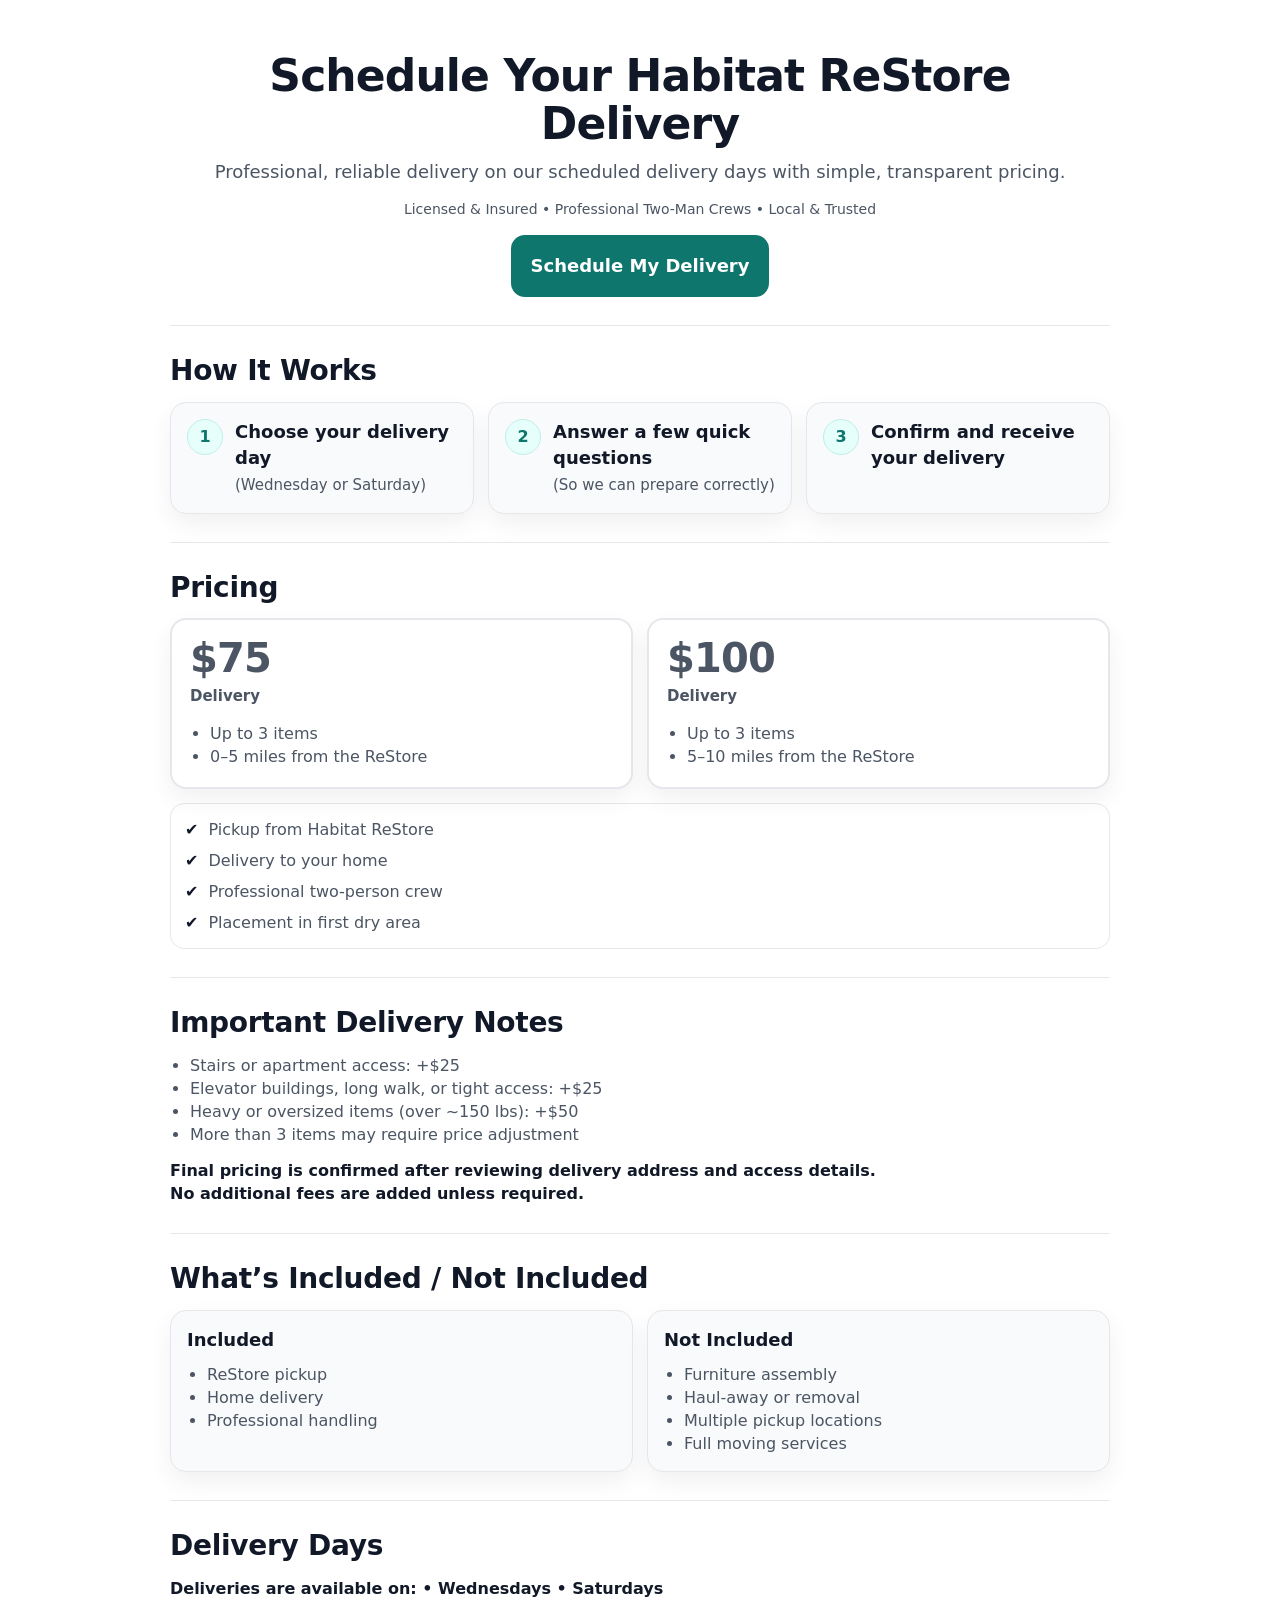
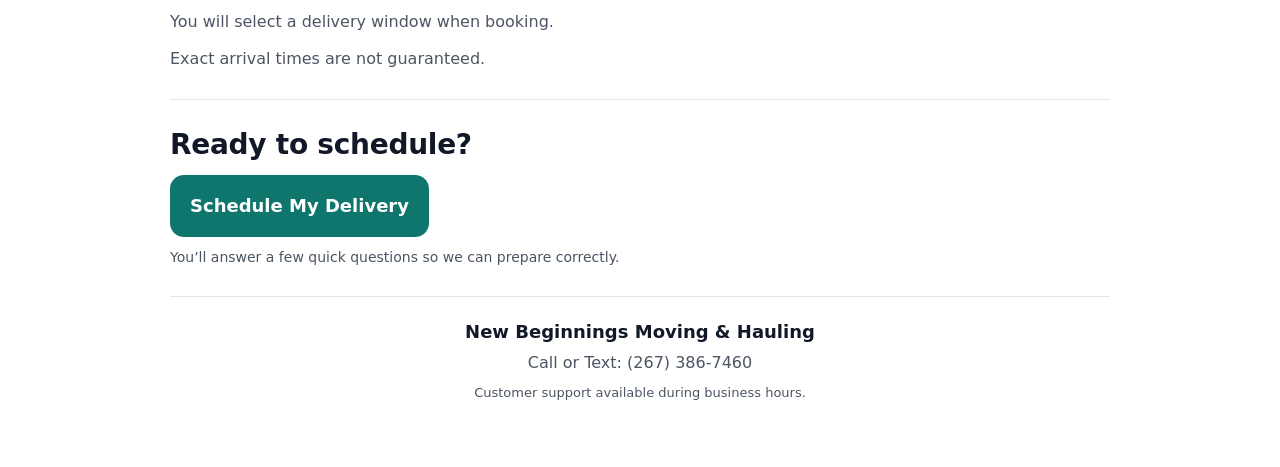
==== Home.html @ a96f0f0c "first draft version" ====
<!doctype html>
<html lang="en">
<head>
  <meta charset="utf-8" />
  <meta name="viewport" content="width=device-width, initial-scale=1" />
  <title>Habitat ReStore Delivery | New Beginnings Moving & Hauling</title>
  <meta name="description" content="Schedule your Habitat ReStore Delivery with simple, transparent pricing. $75 (0–5 miles) or $100 (5–10 miles). Book via Calendly." />
  <style>
    :root{
      --bg:#ffffff;
      --text:#111827;
      --muted:#4b5563;
      --border:#e5e7eb;
      --card:#f9fafb;
      --accent:#0f766e;  /* teal */
      --accent-dark:#0b5f58;
      --shadow: 0 10px 25px rgba(0,0,0,.06);
      --radius:16px;
      --max: 980px;
    }

    *{ box-sizing:border-box; }
    body{
      margin:0;
      font-family: system-ui, -apple-system, Segoe UI, Roboto, Helvetica, Arial, "Apple Color Emoji","Segoe UI Emoji";
      color:var(--text);
      background:var(--bg);
      line-height:1.45;
    }

    a{ color:inherit; }

    .wrap{
      max-width: var(--max);
      margin: 0 auto;
      padding: 20px 16px;
    }

    section{
      padding: 28px 0;
      border-top: 1px solid var(--border);
    }

    section:first-of-type{
      border-top: 0;
      padding-top: 18px;
    }

    .hero{
      padding: 18px 0 28px;
      text-align: center;
    }

    h1{
      margin: 0 0 10px;
      font-size: clamp(28px, 4.8vw, 44px);
      letter-spacing: -0.02em;
      line-height: 1.1;
    }

    h2{
      margin: 0 0 14px;
      font-size: clamp(20px, 3.4vw, 28px);
      letter-spacing: -0.01em;
      line-height: 1.2;
    }

    p{
      margin: 0 0 14px;
      font-size: 16px;
      color: var(--muted);
    }

    .trust{
      margin-top: 10px;
      font-size: 14px;
      color: var(--muted);
      text-align: center;
    }
.hero-inner{
  padding: 26px 26px;
  text-align: center;
  display: flex;
  flex-direction: column;
  align-items: center;
}

    .btn{
      display: inline-flex;
      align-items:center;
      justify-content:center;
      width: 100%;
      max-width: 420px;
      padding: 16px 18px;
      border-radius: 14px;
      background: var(--accent);
      color: #fff;
      text-decoration:none;
      font-weight: 700;
      font-size: 18px;
      border: 2px solid var(--accent);
    }

    .btn:focus{
      outline: 3px solid rgba(15,118,110,.25);
      outline-offset: 2px;
    }

    .btn:hover{
      background: var(--accent-dark);
      border-color: var(--accent-dark);
    }

    .btn-row{
      margin-top: 16px;
    }

    .grid{
      display: grid;
      gap: 14px;
    }

    .card{
      background: var(--card);
      border: 1px solid var(--border);
      border-radius: var(--radius);
      padding: 16px;
      box-shadow: var(--shadow);
    }

    .step{
      display:flex;
      gap: 12px;
      align-items:flex-start;
    }

    .badge{
      flex: 0 0 auto;
      width: 36px;
      height: 36px;
      border-radius: 999px;
      background: #e6fffb;
      border: 1px solid #bfeee8;
      display:flex;
      align-items:center;
      justify-content:center;
      font-weight: 800;
      color: var(--accent);
    }

    .step h3{
      margin: 0 0 4px;
      font-size: 18px;
      color: var(--text);
    }

    .step p{
      margin:0;
      font-size: 15px;
      color: var(--muted);
    }

    .pricing{
      display:grid;
      gap: 14px;
    }

    .price-card{
      background: #ffffff;
      border: 2px solid var(--border);
      border-radius: var(--radius);
      padding: 18px;
      box-shadow: var(--shadow);
    }

    .price{
      font-size: 40px;
      font-weight: 900;
      letter-spacing:-0.02em;
      margin: 0;
      line-height: 1;
    }

    .price-sub{
      margin: 8px 0 14px;
      color: var(--muted);
      font-size: 15px;
    }

    ul{
      margin: 0;
      padding-left: 20px;
      color: var(--muted);
      font-size: 16px;
    }

    .included-list{
      margin-top: 14px;
      display:grid;
      gap: 8px;
      padding: 14px;
      border-radius: 14px;
      border: 1px solid var(--border);
      background: #ffffff;
    }

    .check{
      display:flex;
      gap: 10px;
      align-items:flex-start;
      color: var(--text);
      font-size: 16px;
    }

    .check span{
      color: var(--muted);
    }

    .bold-note{
      margin-top: 12px;
      font-weight: 800;
      color: var(--text);
      font-size: 16px;
    }

    .two-col{
      display:grid;
      gap: 14px;
    }

    .col h3{
      margin:0 0 10px;
      font-size: 18px;
    }

    .footer{
      border-top: 1px solid var(--border);
  padding: 22px 0 30px;
  text-align: center;
    }

    .footer .name{
      font-weight: 900;
      font-size: 18px;
      margin-bottom: 6px;
    }

    .footer .contact{
      font-size: 16px;
      color: var(--muted);
      margin-bottom: 6px;
    }

    .footer small{
      color: var(--muted);
      font-size: 13px;
    }

    .cta-small{
      margin-top: 10px;
      font-size: 14px;
      color: var(--muted);
    }

    /* Desktop enhancements while staying simple */
    @media (min-width: 720px){
      .wrap{ padding: 34px 20px; }
      .grid{ grid-template-columns: repeat(3, 1fr); }
      .pricing{ grid-template-columns: repeat(2, 1fr); }
      .two-col{ grid-template-columns: repeat(2, 1fr); }
      .btn{ width: auto; }
      .hero p{ font-size: 18px; }
    }
  </style>
</head>

<body>
  <main class="wrap">

    <!-- SECTION 1: TOP / HERO -->
    <section class="hero" aria-label="Hero">
      <h1>Schedule Your Habitat ReStore Delivery</h1>
      <p>Professional, reliable delivery on our scheduled delivery days with simple, transparent pricing.</p>
      <div class="trust">Licensed &amp; Insured • Professional Two-Man Crews • Local &amp; Trusted</div>

      <div class="btn-row">
        <!-- Replace the # with your Calendly link -->
        <a class="btn" href="#" target="_blank" rel="noopener">Schedule My Delivery</a>
      </div>
    </section>

    <!-- SECTION 2: HOW IT WORKS -->
    <section aria-label="How it works">
      <h2>How It Works</h2>

      <div class="grid">
        <div class="card step">
          <div class="badge">1</div>
          <div>
            <h3>Choose your delivery day</h3>
            <p>(Wednesday or Saturday)</p>
          </div>
        </div>

        <div class="card step">
          <div class="badge">2</div>
          <div>
            <h3>Answer a few quick questions</h3>
            <p>(So we can prepare correctly)</p>
          </div>
        </div>

        <div class="card step">
          <div class="badge">3</div>
          <div>
            <h3>Confirm and receive your delivery</h3>
            <p>&nbsp;</p>
          </div>
        </div>
      </div>
    </section>

    <!-- SECTION 3: PRICING (VERY IMPORTANT) -->
    <section aria-label="Pricing">
      <h2>Pricing</h2>

      <div class="pricing">
        <div class="price-card" aria-label="$75 Delivery">
          <p class="price">$75</p>
          <div class="price-sub"><strong>Delivery</strong></div>
          <ul>
            <li>Up to 3 items</li>
            <li>0–5 miles from the ReStore</li>
          </ul>
        </div>

        <div class="price-card" aria-label="$100 Delivery">
          <p class="price">$100</p>
          <div class="price-sub"><strong>Delivery</strong></div>
          <ul>
            <li>Up to 3 items</li>
            <li>5–10 miles from the ReStore</li>
          </ul>
        </div>
      </div>

      <div class="included-list" aria-label="What's included in pricing">
        <div class="check">✔ <span>Pickup from Habitat ReStore</span></div>
        <div class="check">✔ <span>Delivery to your home</span></div>
        <div class="check">✔ <span>Professional two-person crew</span></div>
        <div class="check">✔ <span>Placement in first dry area</span></div>
      </div>
    </section>

    <!-- SECTION 4: IMPORTANT DELIVERY FEES -->
    <section aria-label="Important Delivery Notes">
      <h2>Important Delivery Notes</h2>
      <ul>
        <li>Stairs or apartment access: +$25</li>
        <li>Elevator buildings, long walk, or tight access: +$25</li>
        <li>Heavy or oversized items (over ~150 lbs): +$50</li>
        <li>More than 3 items may require price adjustment</li>
      </ul>

      <div class="bold-note">
        Final pricing is confirmed after reviewing delivery address and access details.<br />
        No additional fees are added unless required.
      </div>
    </section>

    <!-- SECTION 5: WHAT’S INCLUDED / NOT INCLUDED -->
    <section aria-label="Included and Not Included">
      <h2>What’s Included / Not Included</h2>

      <div class="two-col">
        <div class="card col" aria-label="Included">
          <h3>Included</h3>
          <ul>
            <li>ReStore pickup</li>
            <li>Home delivery</li>
            <li>Professional handling</li>
          </ul>
        </div>

        <div class="card col" aria-label="Not Included">
          <h3>Not Included</h3>
          <ul>
            <li>Furniture assembly</li>
            <li>Haul-away or removal</li>
            <li>Multiple pickup locations</li>
            <li>Full moving services</li>
          </ul>
        </div>
      </div>
    </section>

    <!-- SECTION 6: DELIVERY DAYS -->
    <section aria-label="Delivery Days">
      <h2>Delivery Days</h2>
      <p style="margin-bottom:10px; color: var(--text); font-weight: 700;">
        Deliveries are available on:
        <span style="font-weight:700;">• Wednesdays • Saturdays</span>
      </p>
      <p>You will select a delivery window when booking.</p>
      <p style="margin-bottom:0;">Exact arrival times are not guaranteed.</p>
    </section>

    <!-- SECTION 7: CALL TO ACTION (AGAIN) -->
    <section aria-label="Call to action">
      <h2>Ready to schedule?</h2>
      <a class="btn" href="#" target="_blank" rel="noopener">Schedule My Delivery</a>
      <div class="cta-small">You’ll answer a few quick questions so we can prepare correctly.</div>
    </section>

    <!-- SECTION 8: FOOTER -->
    <footer class="footer" aria-label="Footer">
      <div class="name">New Beginnings Moving &amp; Hauling</div>
      <div class="contact">Call or Text: (267) 386-7460</div>
      <small>Customer support available during business hours.</small>
    </footer>

  </main>
</body>
</html>
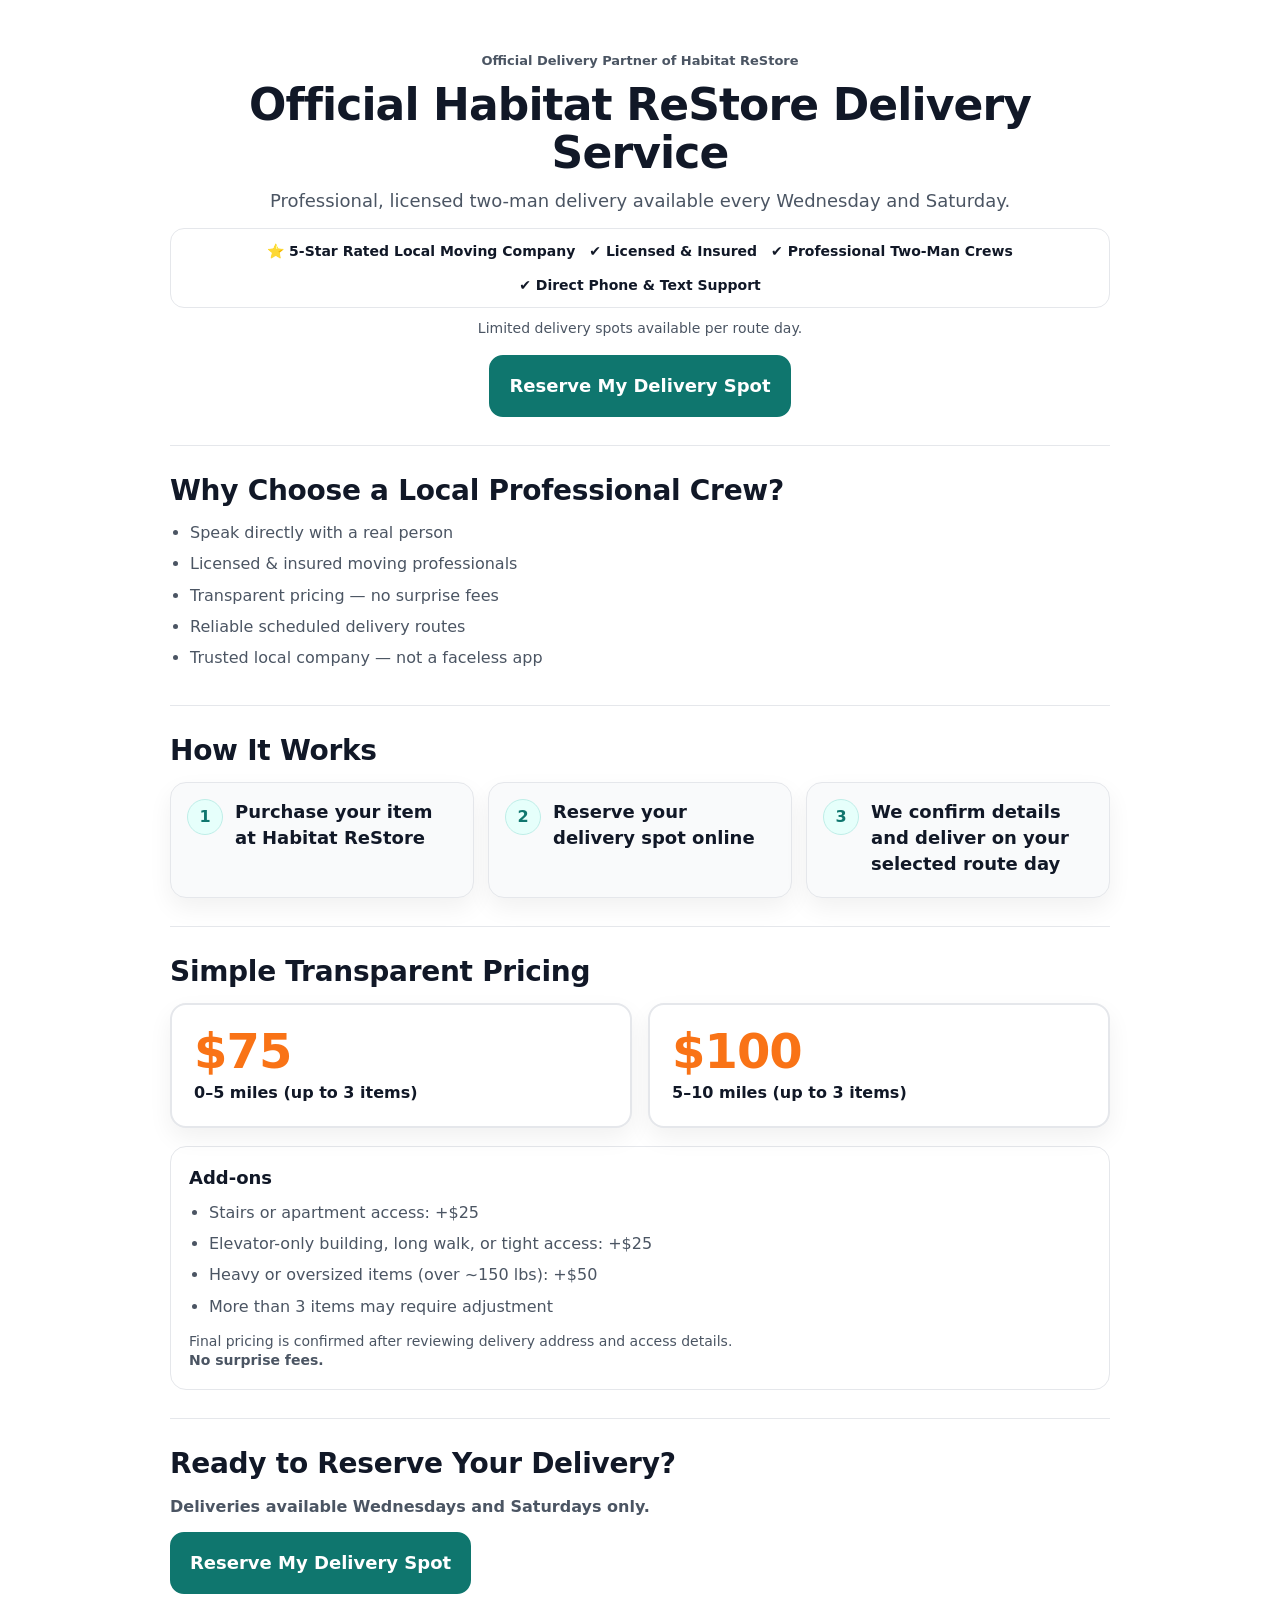
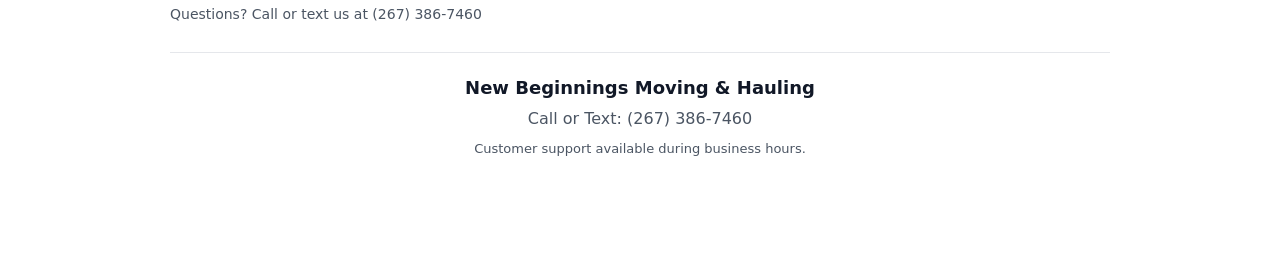
==== commit ac8d1872: "new changes" ====
--- a/Home.html
+++ b/Home.html
@@ -5,273 +5,8 @@
   <meta name="viewport" content="width=device-width, initial-scale=1" />
   <title>Habitat ReStore Delivery | New Beginnings Moving & Hauling</title>
   <meta name="description" content="Schedule your Habitat ReStore Delivery with simple, transparent pricing. $75 (0–5 miles) or $100 (5–10 miles). Book via Calendly." />
-  <style>
-    :root{
-      --bg:#ffffff;
-      --text:#111827;
-      --muted:#4b5563;
-      --border:#e5e7eb;
-      --card:#f9fafb;
-      --accent:#0f766e;  /* teal */
-      --accent-dark:#0b5f58;
-      --shadow: 0 10px 25px rgba(0,0,0,.06);
-      --radius:16px;
-      --max: 980px;
-    }
-
-    *{ box-sizing:border-box; }
-    body{
-      margin:0;
-      font-family: system-ui, -apple-system, Segoe UI, Roboto, Helvetica, Arial, "Apple Color Emoji","Segoe UI Emoji";
-      color:var(--text);
-      background:var(--bg);
-      line-height:1.45;
-    }
-
-    a{ color:inherit; }
-
-    .wrap{
-      max-width: var(--max);
-      margin: 0 auto;
-      padding: 20px 16px;
-    }
-
-    section{
-      padding: 28px 0;
-      border-top: 1px solid var(--border);
-    }
-
-    section:first-of-type{
-      border-top: 0;
-      padding-top: 18px;
-    }
-
-    .hero{
-      padding: 18px 0 28px;
-      text-align: center;
-    }
-
-    h1{
-      margin: 0 0 10px;
-      font-size: clamp(28px, 4.8vw, 44px);
-      letter-spacing: -0.02em;
-      line-height: 1.1;
-    }
-
-    h2{
-      margin: 0 0 14px;
-      font-size: clamp(20px, 3.4vw, 28px);
-      letter-spacing: -0.01em;
-      line-height: 1.2;
-    }
-
-    p{
-      margin: 0 0 14px;
-      font-size: 16px;
-      color: var(--muted);
-    }
-
-    .trust{
-      margin-top: 10px;
-      font-size: 14px;
-      color: var(--muted);
-      text-align: center;
-    }
-.hero-inner{
-  padding: 26px 26px;
-  text-align: center;
-  display: flex;
-  flex-direction: column;
-  align-items: center;
-}
-
-    .btn{
-      display: inline-flex;
-      align-items:center;
-      justify-content:center;
-      width: 100%;
-      max-width: 420px;
-      padding: 16px 18px;
-      border-radius: 14px;
-      background: var(--accent);
-      color: #fff;
-      text-decoration:none;
-      font-weight: 700;
-      font-size: 18px;
-      border: 2px solid var(--accent);
-    }
-
-    .btn:focus{
-      outline: 3px solid rgba(15,118,110,.25);
-      outline-offset: 2px;
-    }
-
-    .btn:hover{
-      background: var(--accent-dark);
-      border-color: var(--accent-dark);
-    }
-
-    .btn-row{
-      margin-top: 16px;
-    }
-
-    .grid{
-      display: grid;
-      gap: 14px;
-    }
-
-    .card{
-      background: var(--card);
-      border: 1px solid var(--border);
-      border-radius: var(--radius);
-      padding: 16px;
-      box-shadow: var(--shadow);
-    }
-
-    .step{
-      display:flex;
-      gap: 12px;
-      align-items:flex-start;
-    }
-
-    .badge{
-      flex: 0 0 auto;
-      width: 36px;
-      height: 36px;
-      border-radius: 999px;
-      background: #e6fffb;
-      border: 1px solid #bfeee8;
-      display:flex;
-      align-items:center;
-      justify-content:center;
-      font-weight: 800;
-      color: var(--accent);
-    }
-
-    .step h3{
-      margin: 0 0 4px;
-      font-size: 18px;
-      color: var(--text);
-    }
-
-    .step p{
-      margin:0;
-      font-size: 15px;
-      color: var(--muted);
-    }
-
-    .pricing{
-      display:grid;
-      gap: 14px;
-    }
-
-    .price-card{
-      background: #ffffff;
-      border: 2px solid var(--border);
-      border-radius: var(--radius);
-      padding: 18px;
-      box-shadow: var(--shadow);
-    }
-
-    .price{
-      font-size: 40px;
-      font-weight: 900;
-      letter-spacing:-0.02em;
-      margin: 0;
-      line-height: 1;
-    }
-
-    .price-sub{
-      margin: 8px 0 14px;
-      color: var(--muted);
-      font-size: 15px;
-    }
-
-    ul{
-      margin: 0;
-      padding-left: 20px;
-      color: var(--muted);
-      font-size: 16px;
-    }
-
-    .included-list{
-      margin-top: 14px;
-      display:grid;
-      gap: 8px;
-      padding: 14px;
-      border-radius: 14px;
-      border: 1px solid var(--border);
-      background: #ffffff;
-    }
-
-    .check{
-      display:flex;
-      gap: 10px;
-      align-items:flex-start;
-      color: var(--text);
-      font-size: 16px;
-    }
-
-    .check span{
-      color: var(--muted);
-    }
-
-    .bold-note{
-      margin-top: 12px;
-      font-weight: 800;
-      color: var(--text);
-      font-size: 16px;
-    }
-
-    .two-col{
-      display:grid;
-      gap: 14px;
-    }
-
-    .col h3{
-      margin:0 0 10px;
-      font-size: 18px;
-    }
-
-    .footer{
-      border-top: 1px solid var(--border);
-  padding: 22px 0 30px;
-  text-align: center;
-    }
-
-    .footer .name{
-      font-weight: 900;
-      font-size: 18px;
-      margin-bottom: 6px;
-    }
-
-    .footer .contact{
-      font-size: 16px;
-      color: var(--muted);
-      margin-bottom: 6px;
-    }
-
-    .footer small{
-      color: var(--muted);
-      font-size: 13px;
-    }
-
-    .cta-small{
-      margin-top: 10px;
-      font-size: 14px;
-      color: var(--muted);
-    }
-
-    /* Desktop enhancements while staying simple */
-    @media (min-width: 720px){
-      .wrap{ padding: 34px 20px; }
-      .grid{ grid-template-columns: repeat(3, 1fr); }
-      .pricing{ grid-template-columns: repeat(2, 1fr); }
-      .two-col{ grid-template-columns: repeat(2, 1fr); }
-      .btn{ width: auto; }
-      .hero p{ font-size: 18px; }
-    }
-  </style>
+  <link rel="stylesheet" href="Style.css">
+  <link rel="icon" href="https://ucarecdn.com/dc355bc6-8b2e-4a32-876d-1211179829e2/Icon.ico">
 </head>
 
 <body>
@@ -279,17 +14,40 @@
 
     <!-- SECTION 1: TOP / HERO -->
     <section class="hero" aria-label="Hero">
-      <h1>Schedule Your Habitat ReStore Delivery</h1>
-      <p>Professional, reliable delivery on our scheduled delivery days with simple, transparent pricing.</p>
-      <div class="trust">Licensed &amp; Insured • Professional Two-Man Crews • Local &amp; Trusted</div>
+      <div class="hero-topline">Official Delivery Partner of Habitat ReStore</div>
+
+      <h1>Official Habitat ReStore Delivery Service</h1>
+
+      <p>Professional, licensed two-man delivery available every Wednesday and Saturday.</p>
+
+      <div class="trust-strip" aria-label="Trust Strip">
+        <div>⭐ 5-Star Rated Local Moving Company</div>
+        <div>✔ Licensed &amp; Insured</div>
+        <div>✔ Professional Two-Man Crews</div>
+        <div>✔ Direct Phone &amp; Text Support</div>
+      </div>
+
+      <div class="urgency">Limited delivery spots available per route day.</div>
 
       <div class="btn-row">
         <!-- Replace the # with your Calendly link -->
-        <a class="btn" href="#" target="_blank" rel="noopener">Schedule My Delivery</a>
+        <a class="btn" href="#" target="_blank" rel="noopener">Reserve My Delivery Spot</a>
       </div>
     </section>
 
-    <!-- SECTION 2: HOW IT WORKS -->
+    <!-- NEW SECTION: WHY CHOOSE -->
+    <section aria-label="Why choose a local professional crew">
+      <h2>Why Choose a Local Professional Crew?</h2>
+      <ul class="clean-bullets">
+        <li>Speak directly with a real person</li>
+        <li>Licensed &amp; insured moving professionals</li>
+        <li>Transparent pricing — no surprise fees</li>
+        <li>Reliable scheduled delivery routes</li>
+        <li>Trusted local company — not a faceless app</li>
+      </ul>
+    </section>
+
+    <!-- SECTION: HOW IT WORKS (UPDATED SIMPLE FORMAT) -->
     <section aria-label="How it works">
       <h2>How It Works</h2>
 
@@ -297,122 +55,73 @@
         <div class="card step">
           <div class="badge">1</div>
           <div>
-            <h3>Choose your delivery day</h3>
-            <p>(Wednesday or Saturday)</p>
+            <h3>Purchase your item at Habitat ReStore</h3>
           </div>
         </div>
 
         <div class="card step">
           <div class="badge">2</div>
           <div>
-            <h3>Answer a few quick questions</h3>
-            <p>(So we can prepare correctly)</p>
+            <h3>Reserve your delivery spot online</h3>
           </div>
         </div>
 
         <div class="card step">
           <div class="badge">3</div>
           <div>
-            <h3>Confirm and receive your delivery</h3>
-            <p>&nbsp;</p>
+            <h3>We confirm details and deliver on your selected route day</h3>
           </div>
         </div>
       </div>
     </section>
 
-    <!-- SECTION 3: PRICING (VERY IMPORTANT) -->
-    <section aria-label="Pricing">
-      <h2>Pricing</h2>
+    <!-- SECTION: PRICING (UPDATED) -->
+   <section aria-label="Pricing">
+  <h2>Simple Transparent Pricing</h2>
 
-      <div class="pricing">
-        <div class="price-card" aria-label="$75 Delivery">
-          <p class="price">$75</p>
-          <div class="price-sub"><strong>Delivery</strong></div>
-          <ul>
-            <li>Up to 3 items</li>
-            <li>0–5 miles from the ReStore</li>
-          </ul>
-        </div>
+  <div class="pricing">
+    <!-- $75 Card -->
+    <div class="price-card">
+      <p class="price">$75</p>
+      <div class="price-sub">0–5 miles (up to 3 items)</div>
+    </div>
 
-        <div class="price-card" aria-label="$100 Delivery">
-          <p class="price">$100</p>
-          <div class="price-sub"><strong>Delivery</strong></div>
-          <ul>
-            <li>Up to 3 items</li>
-            <li>5–10 miles from the ReStore</li>
-          </ul>
-        </div>
-      </div>
+    <!-- $100 Card -->
+    <div class="price-card">
+      <p class="price">$100</p>
+      <div class="price-sub">5–10 miles (up to 3 items)</div>
+    </div>
+  </div>
 
-      <div class="included-list" aria-label="What's included in pricing">
-        <div class="check">✔ <span>Pickup from Habitat ReStore</span></div>
-        <div class="check">✔ <span>Delivery to your home</span></div>
-        <div class="check">✔ <span>Professional two-person crew</span></div>
-        <div class="check">✔ <span>Placement in first dry area</span></div>
-      </div>
+  <!-- Add-ons Box -->
+  <div class="addons-box">
+    <h3>Add-ons</h3>
+    <ul>
+      <li>Stairs or apartment access: +$25</li>
+      <li>Elevator-only building, long walk, or tight access: +$25</li>
+      <li>Heavy or oversized items (over ~150 lbs): +$50</li>
+      <li>More than 3 items may require adjustment</li>
+    </ul>
+
+    <div class="pricing-note">
+      Final pricing is confirmed after reviewing delivery address and access details.<br>
+      <strong>No surprise fees.</strong>
+    </div>
+  </div>
+</section>
+
+    <!-- FINAL CTA SECTION (BEFORE FOOTER) -->
+    <section aria-label="Final call to action">
+      <h2>Ready to Reserve Your Delivery?</h2>
+      <p class="cta-sub">Deliveries available Wednesdays and Saturdays only.</p>
+
+      <!-- Replace the # with your Calendly link -->
+      <a class="btn" href="#" target="_blank" rel="noopener">Reserve My Delivery Spot</a>
+
+      <div class="cta-small">Questions? Call or text us at (267) 386-7460</div>
     </section>
 
-    <!-- SECTION 4: IMPORTANT DELIVERY FEES -->
-    <section aria-label="Important Delivery Notes">
-      <h2>Important Delivery Notes</h2>
-      <ul>
-        <li>Stairs or apartment access: +$25</li>
-        <li>Elevator buildings, long walk, or tight access: +$25</li>
-        <li>Heavy or oversized items (over ~150 lbs): +$50</li>
-        <li>More than 3 items may require price adjustment</li>
-      </ul>
-
-      <div class="bold-note">
-        Final pricing is confirmed after reviewing delivery address and access details.<br />
-        No additional fees are added unless required.
-      </div>
-    </section>
-
-    <!-- SECTION 5: WHAT’S INCLUDED / NOT INCLUDED -->
-    <section aria-label="Included and Not Included">
-      <h2>What’s Included / Not Included</h2>
-
-      <div class="two-col">
-        <div class="card col" aria-label="Included">
-          <h3>Included</h3>
-          <ul>
-            <li>ReStore pickup</li>
-            <li>Home delivery</li>
-            <li>Professional handling</li>
-          </ul>
-        </div>
-
-        <div class="card col" aria-label="Not Included">
-          <h3>Not Included</h3>
-          <ul>
-            <li>Furniture assembly</li>
-            <li>Haul-away or removal</li>
-            <li>Multiple pickup locations</li>
-            <li>Full moving services</li>
-          </ul>
-        </div>
-      </div>
-    </section>
-
-    <!-- SECTION 6: DELIVERY DAYS -->
-    <section aria-label="Delivery Days">
-      <h2>Delivery Days</h2>
-      <p style="margin-bottom:10px; color: var(--text); font-weight: 700;">
-        Deliveries are available on:
-        <span style="font-weight:700;">• Wednesdays • Saturdays</span>
-      </p>
-      <p>You will select a delivery window when booking.</p>
-      <p style="margin-bottom:0;">Exact arrival times are not guaranteed.</p>
-    </section>
-
-    <!-- SECTION 7: CALL TO ACTION (AGAIN) -->
-    <section aria-label="Call to action">
-      <h2>Ready to schedule?</h2>
-      <a class="btn" href="#" target="_blank" rel="noopener">Schedule My Delivery</a>
-      <div class="cta-small">You’ll answer a few quick questions so we can prepare correctly.</div>
-    </section>
-
-    <!-- SECTION 8: FOOTER -->
+    <!-- FOOTER -->
     <footer class="footer" aria-label="Footer">
       <div class="name">New Beginnings Moving &amp; Hauling</div>
       <div class="contact">Call or Text: (267) 386-7460</div>
--- a/Style.css
+++ b/Style.css
@@ -0,0 +1,352 @@
+:root{
+  --bg:#ffffff;
+  --text:#111827;
+  --muted:#4b5563;
+  --border:#e5e7eb;
+  --card:#f9fafb;
+  --accent:#0f766e;  /* teal */
+  --accent-dark:#0b5f58;
+  --orange:#f97316;  /* orange highlight */
+  --shadow: 0 10px 25px rgba(0,0,0,.06);
+  --radius:16px;
+  --max: 980px;
+}
+
+*{ box-sizing:border-box; }
+body{
+  margin:0;
+  font-family: system-ui, -apple-system, Segoe UI, Roboto, Helvetica, Arial, "Apple Color Emoji","Segoe UI Emoji";
+  color:var(--text);
+  background:var(--bg);
+  line-height:1.45;
+}
+
+a{ color:inherit; }
+
+.wrap{
+  max-width: var(--max);
+  margin: 0 auto;
+  padding: 20px 16px;
+  padding-bottom: 80px; /* helps prevent mobile footer cutoff */
+}
+
+section{
+  padding: 28px 0;
+  border-top: 1px solid var(--border);
+}
+
+section:first-of-type{
+  border-top: 0;
+  padding-top: 18px;
+}
+
+.hero{
+  padding: 18px 0 28px;
+  text-align: center;
+}
+
+.hero-topline{
+  font-size: 13px;
+  color: var(--muted);
+  font-weight: 700;
+  margin-bottom: 10px;
+}
+
+h1{
+  margin: 0 0 10px;
+  font-size: clamp(28px, 4.8vw, 44px);
+  letter-spacing: -0.02em;
+  line-height: 1.1;
+}
+
+h2{
+  margin: 0 0 14px;
+  font-size: clamp(20px, 3.4vw, 28px);
+  letter-spacing: -0.01em;
+  line-height: 1.2;
+}
+
+p{
+  margin: 0 0 14px;
+  font-size: 16px;
+  color: var(--muted);
+}
+
+.trust{
+  margin-top: 10px;
+  font-size: 14px;
+  color: var(--muted);
+  text-align: center;
+}
+
+/* New trust strip + urgency */
+.trust-strip{
+  margin: 14px auto 10px;
+  padding: 12px 16px;
+  border-radius: 14px;
+  border: 1px solid var(--border);
+  background: #ffffff;
+  display: flex;
+  flex-wrap: wrap;          /* allows wrapping on small screens */
+  justify-content: center;  /* center everything */
+  align-items: center;
+  gap: 14px;
+  font-size: 14px;
+  font-weight: 600;
+  color: var(--text);
+}
+
+.urgency{
+  margin-top: 8px;
+  font-size: 14px;
+  color: var(--muted);
+  font-weight: 400;
+}
+
+.btn{
+  display: inline-flex;
+  align-items:center;
+  justify-content:center;
+  width: 100%;
+  max-width: 420px;
+  padding: 16px 18px;
+  border-radius: 14px;
+  background: var(--accent);
+  color: #fff;
+  text-decoration:none;
+  font-weight: 700;
+  font-size: 18px;
+  border: 2px solid var(--accent);
+}
+
+.btn:focus{
+  outline: 3px solid rgba(15,118,110,.25);
+  outline-offset: 2px;
+}
+
+.btn:hover{
+  background: var(--accent-dark);
+  border-color: var(--accent-dark);
+}
+
+.btn-row{
+  margin-top: 16px;
+}
+
+.grid{
+  display: grid;
+  gap: 14px;
+}
+
+.card{
+  background: var(--card);
+  border: 1px solid var(--border);
+  border-radius: var(--radius);
+  padding: 16px;
+  box-shadow: var(--shadow);
+}
+
+.step{
+  display:flex;
+  gap: 12px;
+  align-items:flex-start;
+}
+
+.badge{
+  flex: 0 0 auto;
+  width: 36px;
+  height: 36px;
+  border-radius: 999px;
+  background: #e6fffb;
+  border: 1px solid #bfeee8;
+  display:flex;
+  align-items:center;
+  justify-content:center;
+  font-weight: 800;
+  color: var(--accent);
+}
+
+.step h3{
+  margin: 0 0 4px;
+  font-size: 18px;
+  color: var(--text);
+}
+
+.step p{
+  margin:0;
+  font-size: 15px;
+  color: var(--muted);
+}
+
+/* Clean bullets used in new sections */
+.clean-bullets{
+  margin: 0;
+  padding-left: 20px;
+  color: var(--muted);
+  font-size: 16px;
+}
+.clean-bullets li{ margin: 8px 0; }
+
+/* Pricing emphasis (orange highlights) */
+.pricing-strong{
+  border: 1px solid var(--border);
+  border-radius: var(--radius);
+  background: #ffffff;
+  box-shadow: var(--shadow);
+  padding: 16px;
+}
+
+.price-line{
+  display: flex;
+  gap: 10px;
+  align-items: baseline;
+  padding: 10px 0;
+  border-top: 1px solid var(--border);
+}
+.price-line:first-child{ border-top: 0; }
+
+.price-amount{
+  font-size: 40px;
+  font-weight: 900;
+  letter-spacing:-0.02em;
+  line-height: 1;
+  color: var(--orange);
+  min-width: 88px;
+}
+.price-detail{
+  font-size: 16px;
+  color: var(--text);
+  font-weight: 700;
+}
+
+.addons{
+  margin-top: 14px;
+  padding: 14px;
+  border-radius: 14px;
+  border: 1px solid var(--border);
+  background: #ffffff;
+}
+
+.addons-title{
+  font-weight: 900;
+  color: var(--text);
+  margin-bottom: 8px;
+}
+
+.pricing-note{
+  margin-top: 12px;
+  color: var(--muted);
+  font-size: 14px;
+  line-height: 1.4;
+}
+
+.footer{
+  border-top: 1px solid var(--border);
+  padding: 22px 0 30px;
+  text-align: center;
+}
+
+.footer .name{
+  font-weight: 900;
+  font-size: 18px;
+  margin-bottom: 6px;
+}
+
+.footer .contact{
+  font-size: 16px;
+  color: var(--muted);
+  margin-bottom: 6px;
+}
+
+.footer small{
+  color: var(--muted);
+  font-size: 13px;
+}
+
+.cta-small{
+  margin-top: 10px;
+  font-size: 14px;
+  color: var(--muted);
+}
+
+.cta-sub{
+  font-weight: 700;
+}
+
+/* Desktop enhancements while staying simple */
+@media (min-width: 720px){
+  .wrap{ padding: 34px 20px 80px; }
+  .grid{ grid-template-columns: repeat(3, 1fr); }
+  .btn{ width: auto; }
+  .hero p{ font-size: 18px; }
+  .trust-strip{ text-align: center; }
+}
+
+/* PRICING CARDS (retain strong look) */
+.pricing{
+  display:grid;
+  gap: 16px;
+}
+
+.price-card{
+  background: #ffffff;
+  border: 2px solid var(--border);
+  border-radius: var(--radius);
+  padding: 22px;
+  box-shadow: var(--shadow);
+  text-align: left;
+}
+
+.price{
+  font-size: 48px;
+  font-weight: 900;
+  letter-spacing:-0.02em;
+  margin: 0 0 6px;
+  line-height: 1;
+  color: var(--orange); /* keep orange highlight */
+}
+
+.price-sub{
+  font-size: 16px;
+  font-weight: 700;
+  color: var(--text);
+}
+
+/* Add-ons box */
+.addons-box{
+  margin-top: 18px;
+  padding: 18px;
+  border-radius: var(--radius);
+  border: 1px solid var(--border);
+  background: #ffffff;
+}
+
+.addons-box h3{
+  margin: 0 0 10px;
+  font-size: 18px;
+  font-weight: 900;
+}
+
+.addons-box ul{
+  margin: 0;
+  padding-left: 20px;
+  color: var(--muted);
+}
+
+.addons-box li{
+  margin: 8px 0;
+}
+
+.pricing-note{
+  margin-top: 14px;
+  font-size: 14px;
+  color: var(--muted);
+  line-height: 1.4;
+}
+
+/* Desktop layout */
+@media (min-width: 720px){
+  .pricing{
+    grid-template-columns: repeat(2, 1fr);
+  }
+}
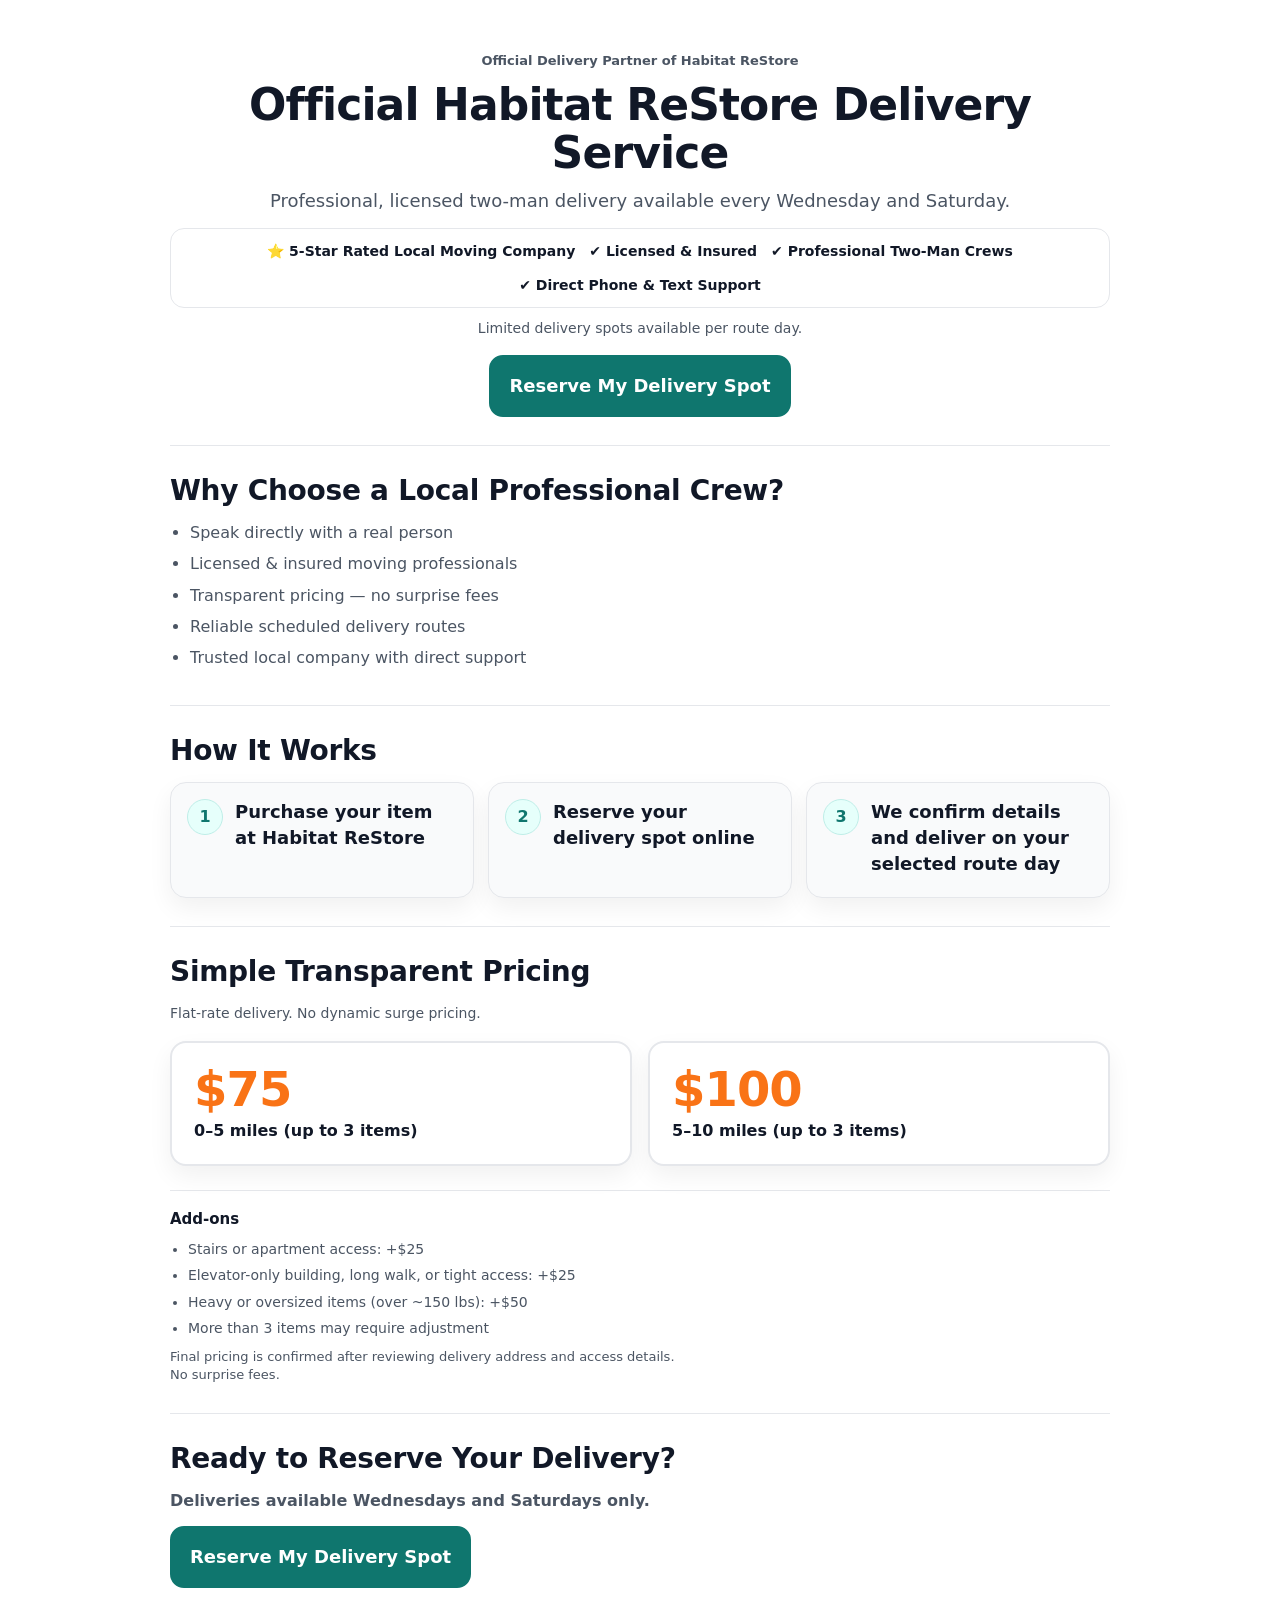
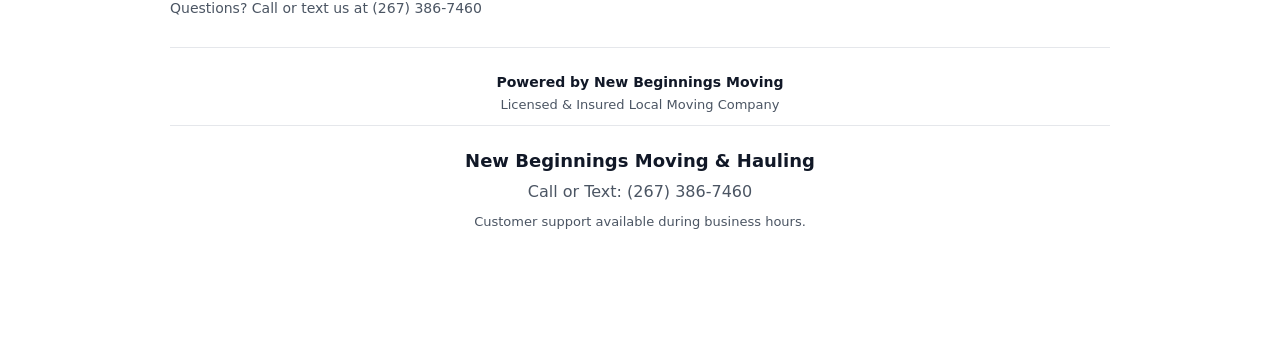
==== commit 95e25cc0: "update" ====
--- a/Home.html
+++ b/Home.html
@@ -43,7 +43,7 @@
         <li>Licensed &amp; insured moving professionals</li>
         <li>Transparent pricing — no surprise fees</li>
         <li>Reliable scheduled delivery routes</li>
-        <li>Trusted local company — not a faceless app</li>
+        <li>Trusted local company with direct support</li>
       </ul>
     </section>
 
@@ -77,7 +77,10 @@
 
     <!-- SECTION: PRICING (UPDATED) -->
    <section aria-label="Pricing">
-  <h2>Simple Transparent Pricing</h2>
+ <h2>Simple Transparent Pricing</h2>
+<p class="pricing-subline">
+  Flat-rate delivery. No dynamic surge pricing.
+</p>
 
   <div class="pricing">
     <!-- $75 Card -->
@@ -105,7 +108,7 @@
 
     <div class="pricing-note">
       Final pricing is confirmed after reviewing delivery address and access details.<br>
-      <strong>No surprise fees.</strong>
+      No surprise fees.
     </div>
   </div>
 </section>
@@ -122,6 +125,10 @@
     </section>
 
     <!-- FOOTER -->
+     <section class="powered-by">
+  <div>Powered by New Beginnings Moving</div>
+  <div>Licensed &amp; Insured Local Moving Company</div>
+</section>
     <footer class="footer" aria-label="Footer">
       <div class="name">New Beginnings Moving &amp; Hauling</div>
       <div class="contact">Call or Text: (267) 386-7460</div>
--- a/Style.css
+++ b/Style.css
@@ -312,36 +312,44 @@
   color: var(--text);
 }
 
-/* Add-ons box */
+/* Softer Add-ons Section */
 .addons-box{
-  margin-top: 18px;
-  padding: 18px;
-  border-radius: var(--radius);
-  border: 1px solid var(--border);
-  background: #ffffff;
+  margin-top: 24px;
+  padding: 18px 0 0;
+  border-top: 1px solid var(--border); /* thin divider above */
+  background: transparent;            /* remove card look */
 }
 
 .addons-box h3{
-  margin: 0 0 10px;
-  font-size: 18px;
-  font-weight: 900;
+  margin: 0 0 8px;
+  font-size: 15px;        /* smaller */
+  font-weight: 600;       /* softer weight */
+  color: var(--text);
 }
 
 .addons-box ul{
   margin: 0;
-  padding-left: 20px;
-  color: var(--muted);
+  padding-left: 18px;
+  font-size: 14px;        /* slightly smaller */
+  color: var(--muted);    /* secondary color */
 }
 
 .addons-box li{
-  margin: 8px 0;
+  margin: 6px 0;
 }
 
 .pricing-note{
-  margin-top: 14px;
-  font-size: 14px;
+  margin-top: 10px;
+  font-size: 13px;        /* softer */
   color: var(--muted);
   line-height: 1.4;
+}
+
+.pricing-subline{
+  margin: 6px 0 18px;
+  font-size: 14px;
+  color: var(--muted);
+  font-weight: 400; /* not bold */
 }
 
 /* Desktop layout */
@@ -349,4 +357,21 @@
   .pricing{
     grid-template-columns: repeat(2, 1fr);
   }
+}
+
+.powered-by{
+  text-align: center;
+  padding: 24px 0 10px;
+  font-size: 14px;
+  color: var(--muted);
+}
+
+.powered-by div:first-child{
+  font-weight: 700;
+  color: var(--text);
+}
+
+.powered-by div:last-child{
+  font-size: 13px;
+  margin-top: 4px;
 }
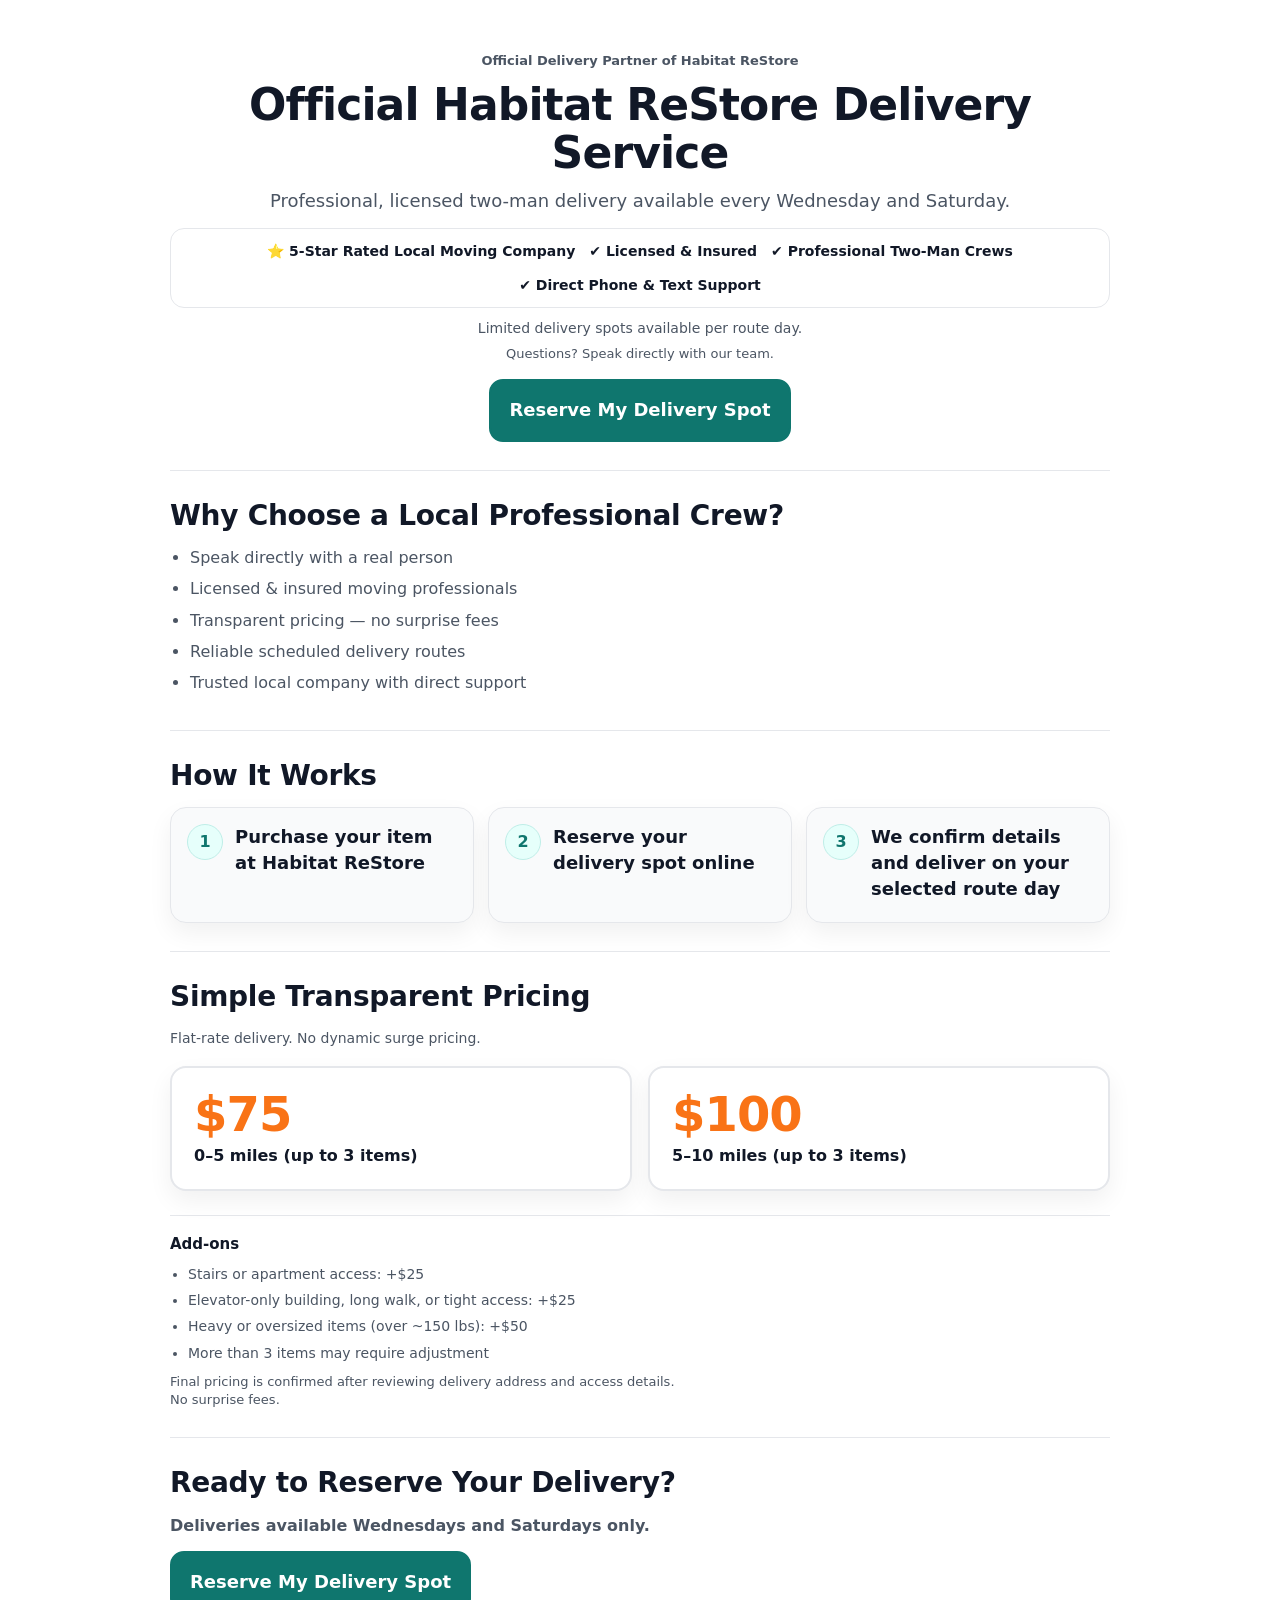
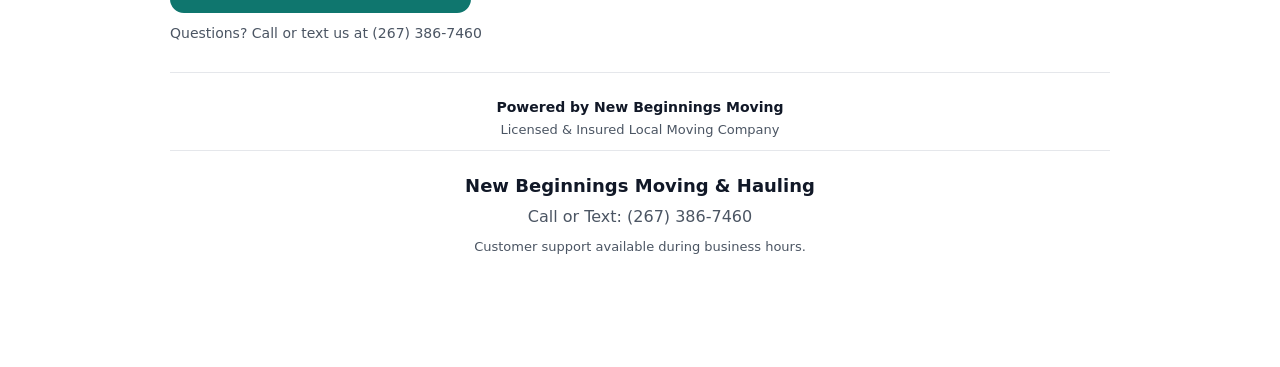
==== commit fdc447cc: "updated 2" ====
--- a/Home.html
+++ b/Home.html
@@ -28,7 +28,9 @@
       </div>
 
       <div class="urgency">Limited delivery spots available per route day.</div>
-
+<div class="reassurance">
+  Questions? Speak directly with our team.
+</div>
       <div class="btn-row">
         <!-- Replace the # with your Calendly link -->
         <a class="btn" href="#" target="_blank" rel="noopener">Reserve My Delivery Spot</a>
--- a/Style.css
+++ b/Style.css
@@ -78,7 +78,11 @@
   color: var(--muted);
   text-align: center;
 }
-
+.reassurance{
+  margin-top: 6px;
+  font-size: 13px;
+  color: var(--muted);
+}
 /* New trust strip + urgency */
 .trust-strip{
   margin: 14px auto 10px;
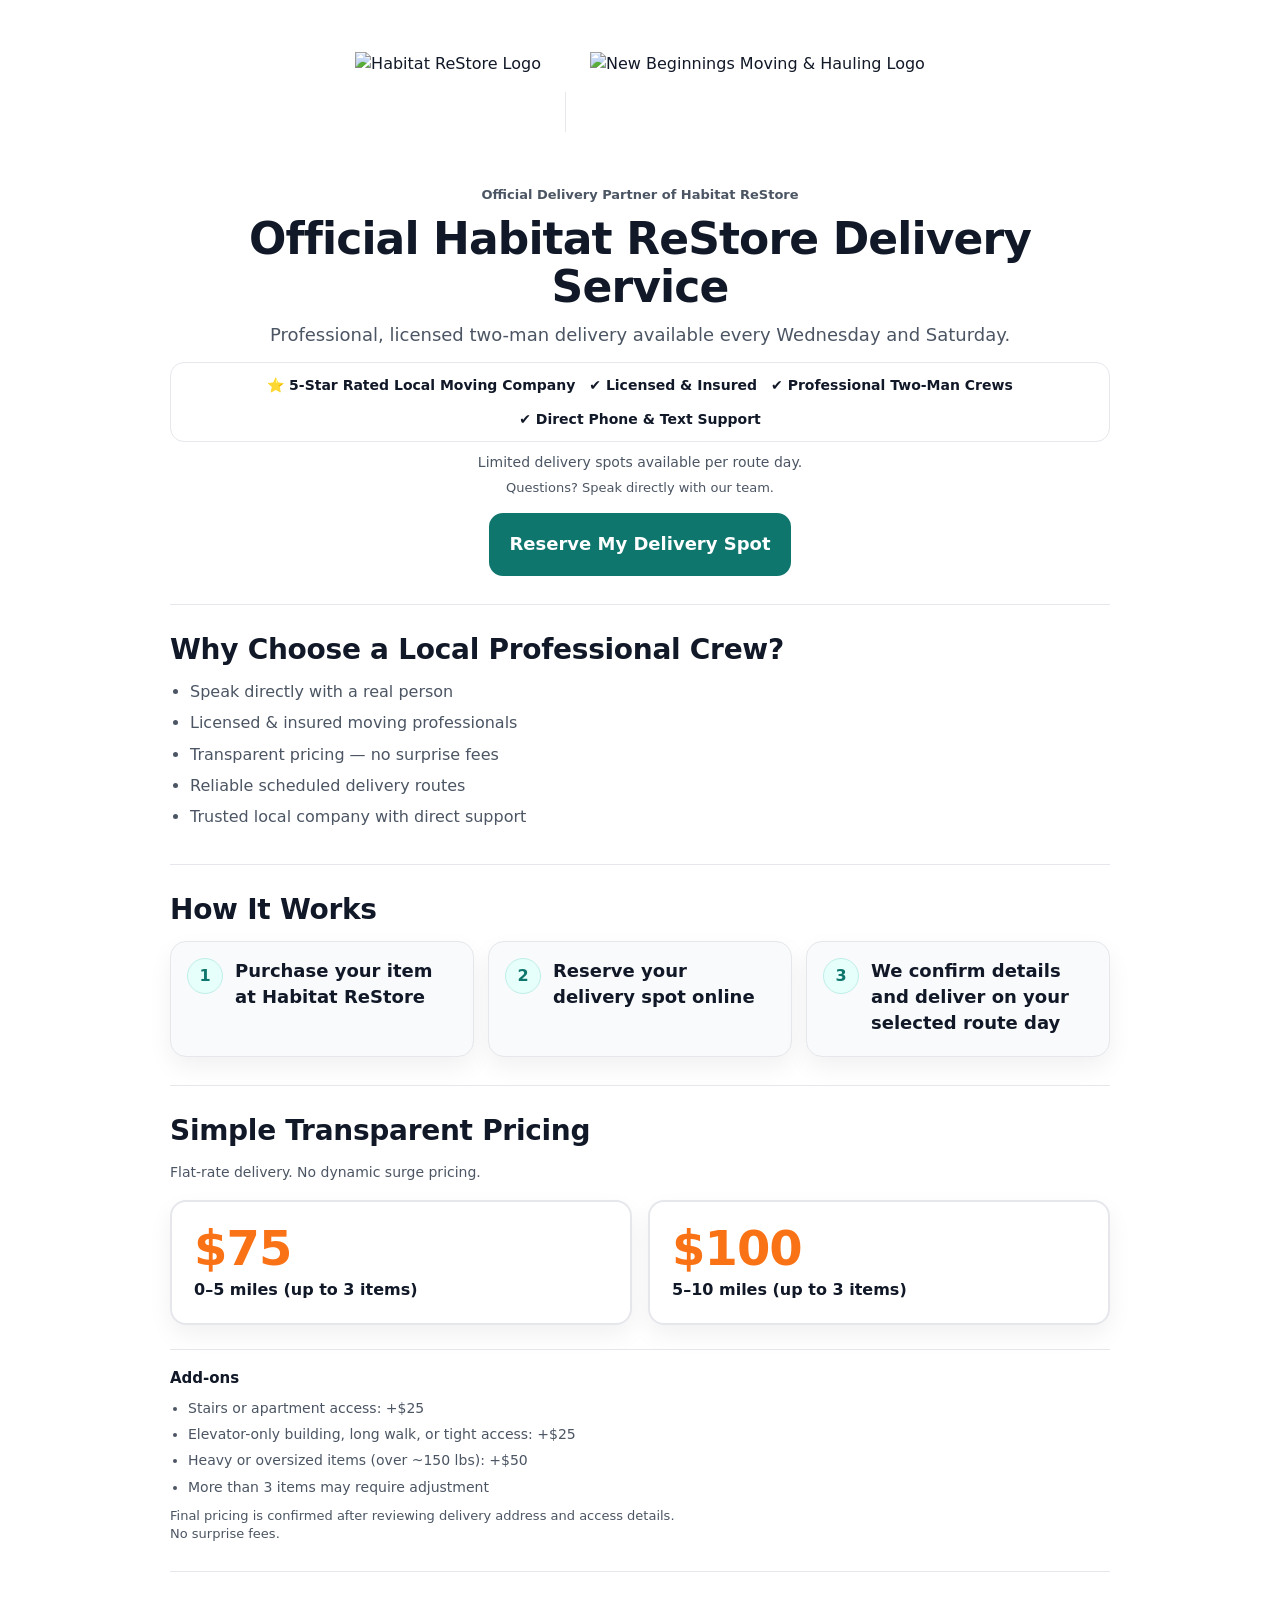
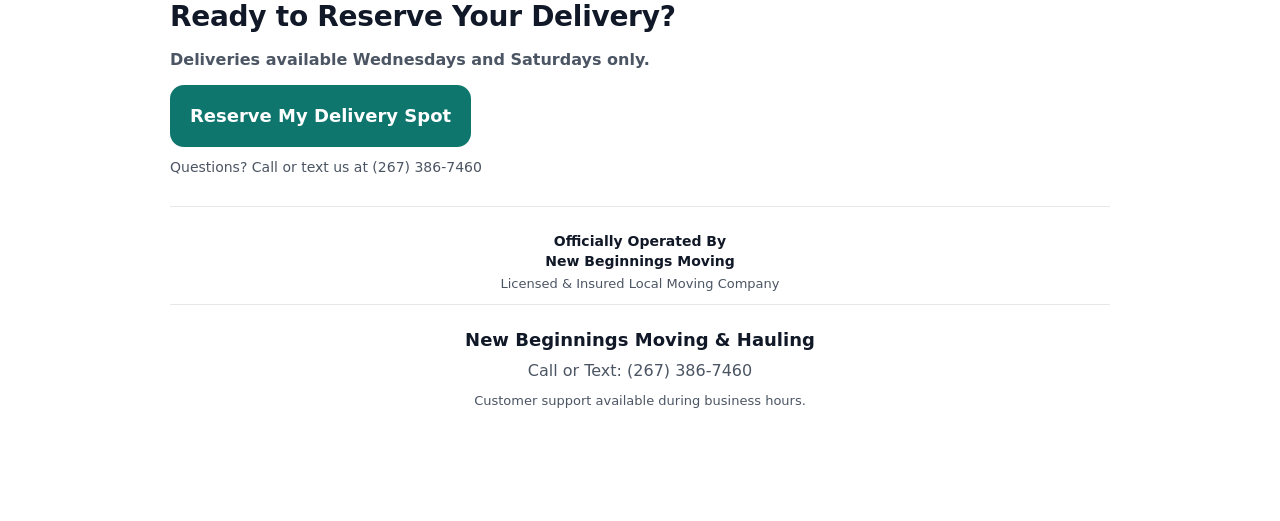
==== commit 8f8e8c34: "final" ====
--- a/Home.html
+++ b/Home.html
@@ -14,6 +14,12 @@
 
     <!-- SECTION 1: TOP / HERO -->
     <section class="hero" aria-label="Hero">
+<div class="partner-logos">
+    <img src="https://ucarecdn.com/562669d3-bc48-45a2-b106-86c645cd6267/habitatrestorelogotwocolortransparentbackground.png" alt="Habitat ReStore Logo">
+    <div class="logo-divider"></div>
+    <img src="https://ucarecdn.com/c38a730b-ea31-41b5-84cf-328a54388acd/Untitled1.png" alt="New Beginnings Moving & Hauling Logo">
+  </div>
+
       <div class="hero-topline">Official Delivery Partner of Habitat ReStore</div>
 
       <h1>Official Habitat ReStore Delivery Service</h1>
@@ -128,7 +134,8 @@
 
     <!-- FOOTER -->
      <section class="powered-by">
-  <div>Powered by New Beginnings Moving</div>
+  <div>Officially Operated By <br>New Beginnings Moving
+</div>
   <div>Licensed &amp; Insured Local Moving Company</div>
 </section>
     <footer class="footer" aria-label="Footer">
--- a/Style.css
+++ b/Style.css
@@ -378,4 +378,36 @@
 .powered-by div:last-child{
   font-size: 13px;
   margin-top: 4px;
+}
+
+/* Partner Logos */
+.partner-logos{
+  display: flex;
+  justify-content: center;
+  align-items: center;
+  gap: 24px;
+  margin-bottom: 14px;
+}
+
+.partner-logos img{
+  height: 120px;      /* same height */
+  width: auto;
+  object-fit: contain;
+}
+
+.logo-divider{
+  width: 1px;
+  height: 40px;
+  background: var(--border);
+}
+
+/* Mobile refinement */
+@media (max-width: 600px){
+  .partner-logos img{
+    height: 48px;   /* slightly smaller on mobile */
+  }
+
+  .logo-divider{
+    height: 32px;
+  }
 }
